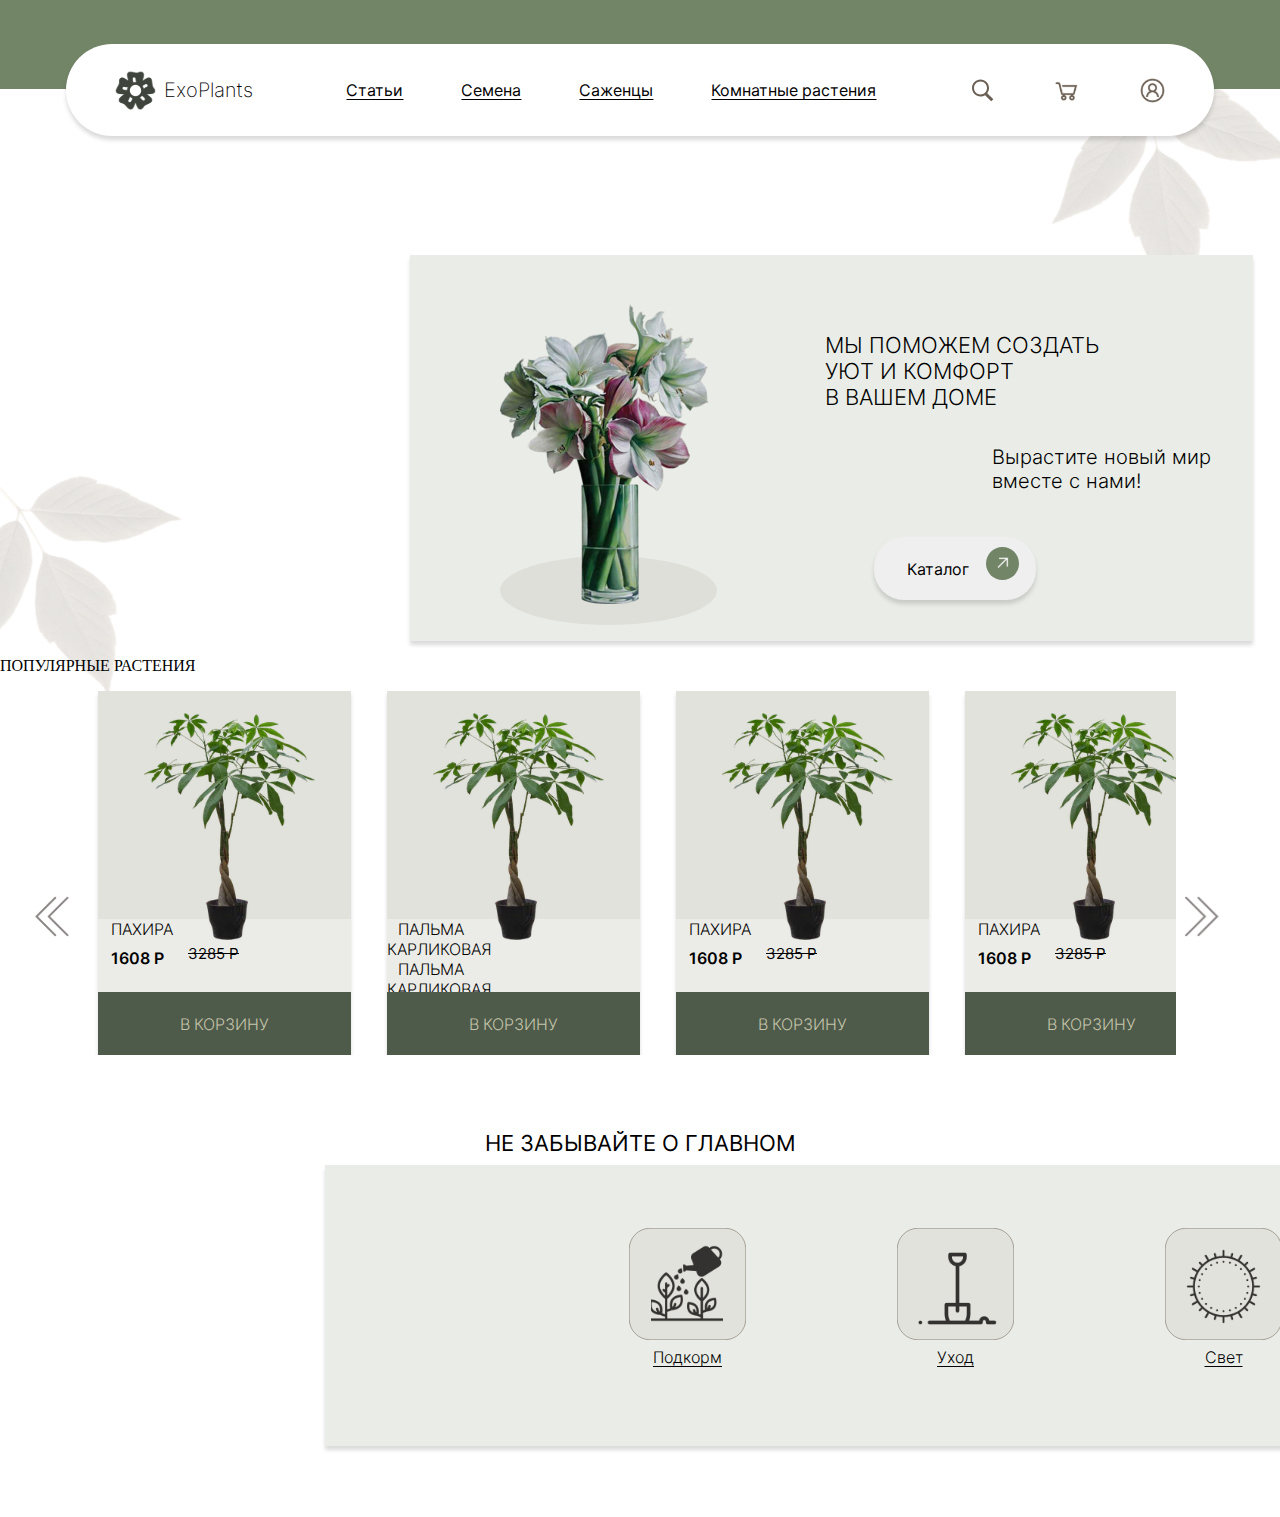
==== index.html @ 5f3635ed "мучительный слайдер" ====
<!DOCTYPE html>
<html lang="ru">

<head>
    <meta charset="UTF-8">
    <meta name="viewport" content="width=device-width, initial-scale=1.0">
    <title>ExoPlants</title>
    <link rel="stylesheet" href="main.css">
</head>

<body>
    <div class="header_line"></div>

    <img src="IMG/List_top.png" alt="listok" id="listok_1">
    <div class="header">
        <div class="logo">
            <img src="IMG/MenuIcon.svg" height="45px" width="45px" alt="logo">
            ExoPlants
        </div>
        <nav class="nav">
            <a href="#" class="link">Статьи</a>
            <a href="#" class="link">Семена</a>
            <a href="#" class="link">Саженцы</a>
            <a href="#" class="link">Комнатные растения</a>
        </nav>
        <div class="actions">
            <img src="IMG/SearchIcon.svg">
            <img src="IMG/Bag.svg">
            <img src="IMG/Account.svg">
        </div>
    </div>
    <div class="info-block">
        <img src="IMG/VaseGroup.svg" class="vase-img">
        <div class="info-text">
            <p>МЫ ПОМОЖЕМ СОЗДАТЬ<br>
                УЮТ И КОМФОРТ<br>
                В ВАШЕМ ДОМЕ</p>
            <p>Вырастите новый мир<br>
                вместе с нами!</p>
            <button class="btn-catalog">Каталог
                <img src="IMG/SelectGroup.svg" height="33px" width="33px" alt="catalog-btn">
            </button>
        </div>
    </div>
    <img src="IMG/listok_2.svg" alt="listok_2" id="listok_2">
    <div class="popular-plants">
        <p>ПОПУЛЯРНЫЕ РАСТЕНИЯ</p>
        <div class="slaider">
            <img src="IMG/ArrowLeft-img.svg" id="strelka-left">
            <div class="slider-body">
                <div class="card-1">
                    <img src="IMG/Pahira-IMG.svg">
                    <div class="line-block">
                        <p>ПАХИРА</p>
                        <p>1608 Р</p>
                        <p>3285 Р</p>
                    </div>
                    <button class="bag-add">В КОРЗИНУ</button>
                </div>
                <div class="card-1">
                    <img src="IMG/Pahira-IMG.svg">
                    <div class="line-block">
                        <p>ПАЛЬМА КАРЛИКОВАЯ ПАЛЬМА КАРЛИКОВАЯ</p>
                        <p>1608 Р</p>
                        <p>3285 Р</p>
                    </div>
                    <button class="bag-add">В КОРЗИНУ</button>
                </div>
                <div class="card-1">
                    <img src="IMG/Pahira-IMG.svg">
                    <div class="line-block">
                        <p>ПАХИРА</p>
                        <p>1608 Р</p>
                        <p>3285 Р</p>
                    </div>
                    <button class="bag-add">В КОРЗИНУ</button>
                </div>
                <div class="card-1">
                    <img src="IMG/Pahira-IMG.svg">
                    <div class="line-block">
                        <p>ПАХИРА</p>
                        <p>1608 Р</p>
                        <p>3285 Р</p>
                    </div>
                    <button class="bag-add">В КОРЗИНУ</button>
                </div>
                <div class="card-1">
                    <img src="IMG/Pahira-IMG.svg">
                    <div class="line-block">
                        <p>ПАХИРА</p>
                        <p>1608 Р</p>
                        <p>3285 Р</p>
                    </div>
                    <button class="bag-add">В КОРЗИНУ</button>
                </div>
                <div class="card-1">
                    <img src="IMG/Pahira-IMG.svg">
                    <div class="line-block">
                        <p>ПАХИРА</p>
                        <p>1608 Р</p>
                        <p>3285 Р</p>
                    </div>
                    <button class="bag-add">В КОРЗИНУ</button>
                </div>
                <div class="card-1">
                    <img src="IMG/Pahira-IMG.svg">
                    <div class="line-block">
                        <p>ПАЛЬМА КАРЛИКОВАЯ ПАЛЬМА КАРЛИКОВАЯ</p>
                        <p>1608 Р</p>
                        <p>3285 Р</p>
                    </div>
                    <button class="bag-add">В КОРЗИНУ</button>
                </div>
                <div class="card-1">
                    <img src="IMG/Pahira-IMG.svg">
                    <div class="line-block">
                        <p>ПАХИРА</p>
                        <p>1608 Р</p>
                        <p>3285 Р</p>
                    </div>
                    <button class="bag-add">В КОРЗИНУ</button>
                </div>
                <div class="card-1">
                    <img src="IMG/Pahira-IMG.svg">
                    <div class="line-block">
                        <p>ПАХИРА</p>
                        <p>1608 Р</p>
                        <p>3285 Р</p>
                    </div>
                    <button class="bag-add">В КОРЗИНУ</button>
                </div>
                <div class="card-1">
                    <img src="IMG/Pahira-IMG.svg">
                    <div class="line-block">
                        <p>ПАХИРА</p>
                        <p>1608 Р</p>
                        <p>3285 Р</p>
                    </div>
                    <button class="bag-add">В КОРЗИНУ</button>
                </div>
            </div>
            <img src="IMG/ArrowRight-img.svg" id="strelka-right">
        </div>
    </div>
    <div class="block-states">
        <p class="p-style">НЕ ЗАБЫВАЙТЕ О ГЛАВНОМ</p>
        <div class="states">
            <div class="states-position">
                <div class="feed-img">
                    <img src="IMG/FeedGroup.svg" height="112px" width="117px" alt="feed-img">
                    <p><a href="#" class="link-states">Подкорм</a></p>
                </div>
                <div class="care-img">
                    <img src="IMG/CareGroup.svg" height="112px" width="117px" alt="care-img">
                    <p><a href="#" class="link-states">Уход</a></p>
                </div>
                <div class="light-img">
                    <img src="IMG/LightGroup.svg" height="112px" width="117px" alt="light-img">
                    <p><a href="#" class="link-states">Свет</a></p>
                </div>
            </div>
            <a href="#" class="a-link">Больше в наших статьях <img src="IMG/ArrowRight (1).svg"></a>
        </div>

    </div>
    <script src="main.js"></script>
</body>

</html>
---- main.css ----
.header_line {
    height: 89px;
    background-color: #728567;
}

body {
    margin: 0;
}

#listok_1 {
    position: absolute;
    z-index: -1;
    right: 0;
    top: 0;
}

#listok_2 {
    position: absolute;
    z-index: -1;
    left: 0;
    top: 367px;
}

.header {
    max-width: 1148px;
    min-height: 92px;
    background-color: #FFF;
    border-radius: 50px;
    box-shadow: 0 4px 4px 0 #00000025;
    display: flex;
    flex-direction: row;
    align-items: center;
    justify-content: space-around;
    margin: 0 auto;
    position: relative;
    top: -45px;
    z-index: 2;
    flex-wrap: wrap;
}

.logo {
    font-family: interExtraLight;
    font-size: 20px;
    display: flex;
    align-items: center;
}

.logo img {
    margin-right: 6px;
}

.link {
    font-family: interRegular;
    font-size: 16px;
    color: #000;
    text-underline-offset: 3px;
}

.link:hover {
    border-bottom: 5px solid #6AAD46;
    text-decoration: none;
}

.nav {
    max-width: 530px;
    width: 100%;
    display: flex;
    align-items: center;
    justify-content: space-between;
}

.actions {
    display: flex;
    flex-direction: row;
    align-self: center;
    max-width: 197px;
    width: 100%;
    justify-content: space-between;
}

.info-block {
    max-width: 843px;
    min-height: 386px;
    background-color: #EAEDE7;
    box-shadow: 0 4px 4px 0 #00000025;
    margin-top: 74px;
    margin-left: 410px;
    display: flex;
    flex-direction: row;
}

.vase-img {
    margin-left: 90px;
    margin-top: 33px;
}

.info-text p {
    margin-top: 77px;
    margin-left: 108px;
    font-family: interLight;
    font-size: 22px;
}

.info-text p:nth-child(2) {
    margin-top: 35px;
    margin-left: 275px;
    font-family: interLight;
    font-size: 20px;
}

.btn-catalog {
    display: flex;
    align-items: center;
    justify-content: space-between;
    width: 162px;
    height: 63px;
    margin: 0 auto;
    font-family: interRegular;
    font-size: 16px;
    border-radius: 30px;
    border: 0;
    box-shadow: 0 4px 4px 0 #00000025;
    margin-top: 44px;
    margin-left: 157px;
    padding-left: 33px;
    transition: all 500ms ease;
}

.btn-catalog img {
    padding-right: 11px;
    padding-bottom: 11px;
}

.btn-catalog:hover {
    cursor: pointer;
    transform: scale(1.1);
}

.slaider p {
    text-align: center;
    font-family: interRegular;
    font-size: 22px;
    margin-top: 32px;
}

.slaider {
    max-width: 1222px;
    margin: 0 auto;

}

.card-1 {
    max-width: 253px;
    min-height: 353px;
    background-color: #E1E2DB;
    box-shadow: 0 4px 4px 0 #00000025;
    margin: 0 18px;
    transition: all 0.5s;
}

.card-1 img {
    margin-top: 22px;
    margin-left: 46px;
    z-index: 1;
}

.slider-body {
    display: inline-grid;
    grid-auto-columns: max-content;
    grid-auto-flow: column;
    max-width: 1096px;
    width: 100%;
    min-height: 353px;
    overflow: hidden;
}

.line-block {
    width: 253px;
    height: 73px;
    background-color: #FFFFFF54;
    margin-top: -35px;
    z-index: 2;
}

.line-block p {
    margin-top: 10px;
    margin-right: 165px;
    font-family: interLight;
    font-size: 16px;
}

.line-block p:nth-child(2) {
    margin-top: -7px;
    margin-right: 175px;
    font-family: interSemiBold;
    font-size: 16px;
}

.line-block p:nth-child(3) {
    margin-top: -40px;
    margin-right: 22px;
    font-family: interRegular;
    font-size: 15px;
    text-decoration: line-through;
}

.bag-add {
    font-family: interLight;
    font-size: 16px;
    color: #C5C5AC;
    width: 253px;
    height: 63px;
    background-color: #4F5B4A;
    border: 0;
    /* margin-top: 39px; */
    transition: all 500ms ease;
}

.bag-add:hover {
    color: #FFF;
    background-color: #6AAD46;
}

.p-style {
    text-align: center;
    font-family: interRegular;
    font-size: 22px;
    margin-top: 75px;
    margin-bottom: 9px;
}

.block-states {
    margin: 0 auto;
}

.a-link {
    position: absolute;
    top: 225px;
    right: 42px;
    font-family: interLight;
    font-size: 15px;
    display: flex;
    align-items: center;
    color: #000;
    text-decoration: none;
}

.a-link img {
    margin-left: 9px;
}

.a-link:hover {
    color: #6AAD46;
}

.states {
    width: 1261px;
    height: 281px;
    background-color: #EAEDE7;
    box-shadow: 0 4px 4px 0 #00000025;
    margin-top: 9px;
    margin-left: 325px;
    margin-bottom: 71px;

    display: flex;
    flex-direction: row;
    align-self: center;
    justify-content: space-around;
    position: relative;
}

.link-states {
    font-family: interLight;
    font-size: 16px;
    color: #000;
    text-underline-offset: 3px;
}

.states-position {
    display: flex;
    margin: 0 auto;
    gap: 0 151px;
    align-self: center;
    text-align: center;
}

.states-position p {
    margin-top: 3px;
}

@font-face {
    font-family: interExtraLight;
    src: url("Fonts/Inter-ExtraLight.otf");
}

@font-face {
    font-family: interRegular;
    src: url("Fonts/Inter-Regular.otf");
}

@font-face {
    font-family: interLight;
    src: url("Fonts/Inter-Light.otf");
}

@font-face {
    font-family: interSemiBold;
    src: url("Fonts/Inter-SemiBold.otf");
}
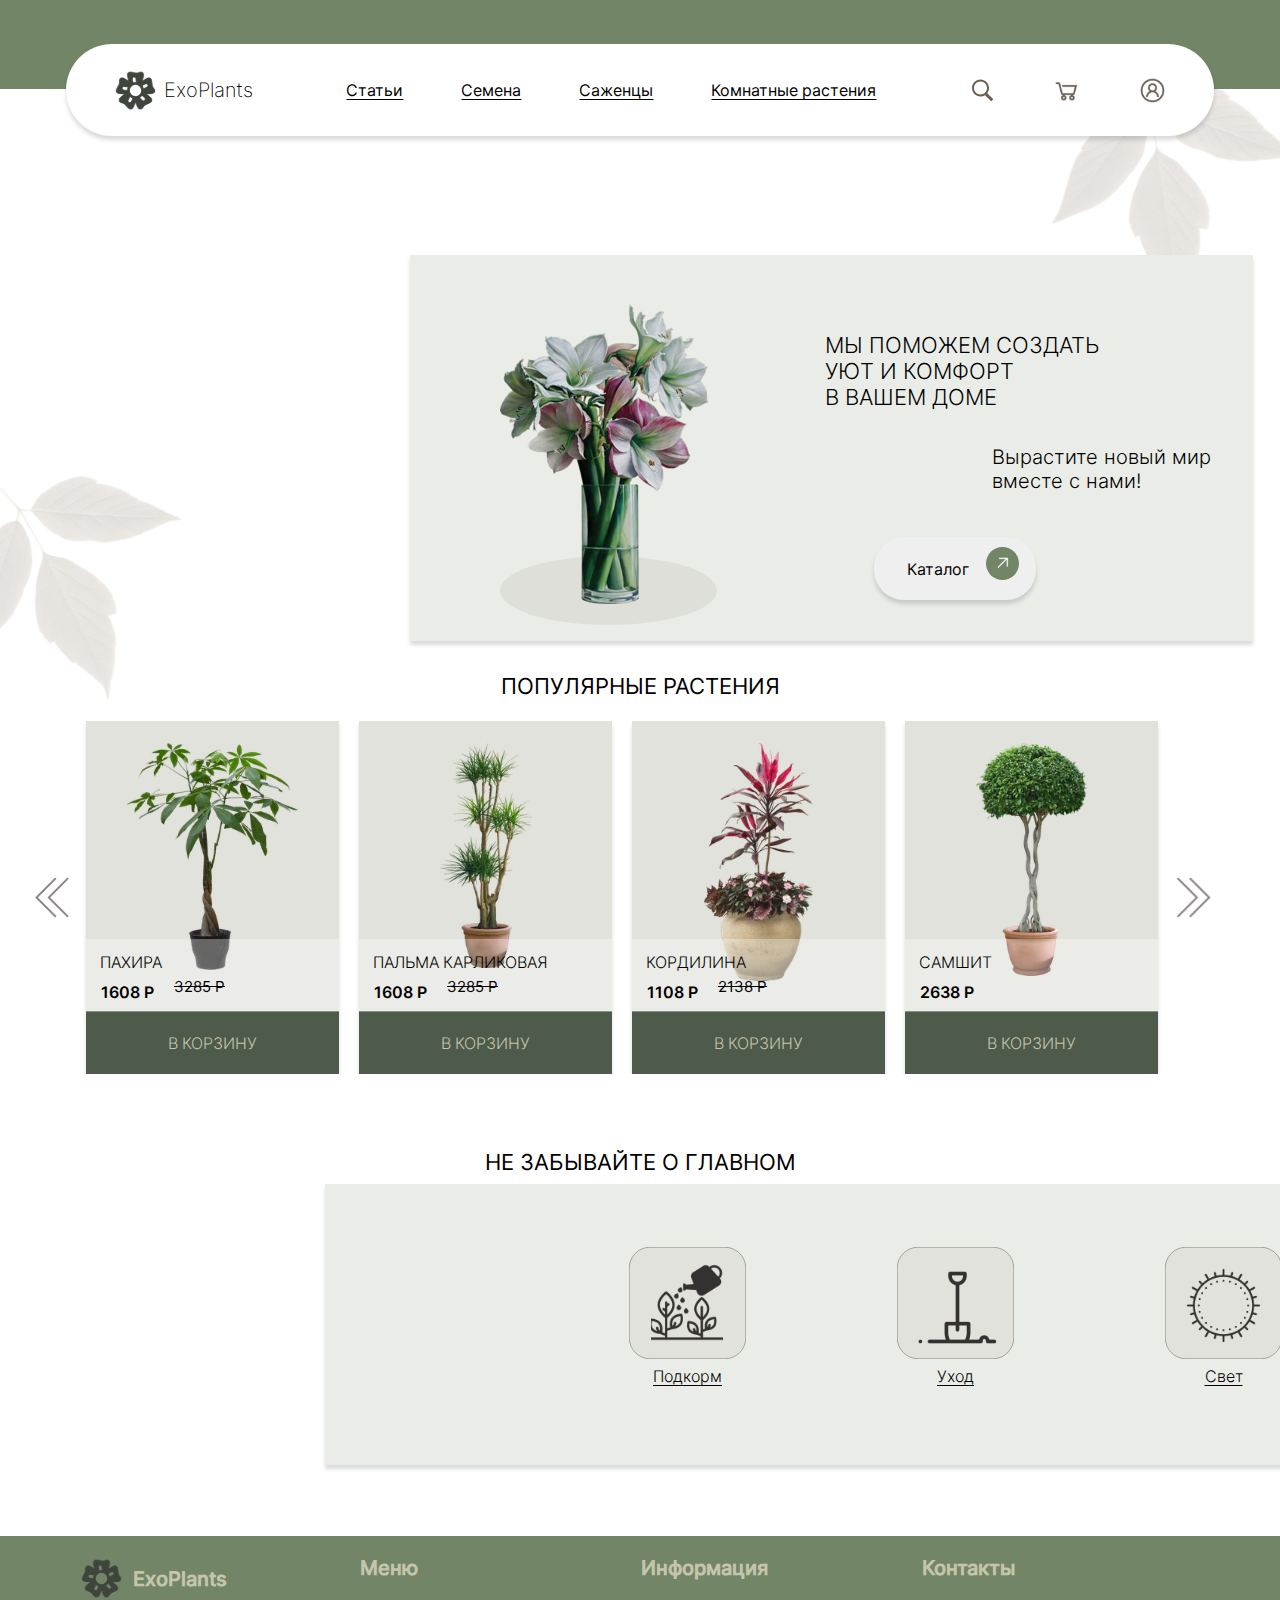
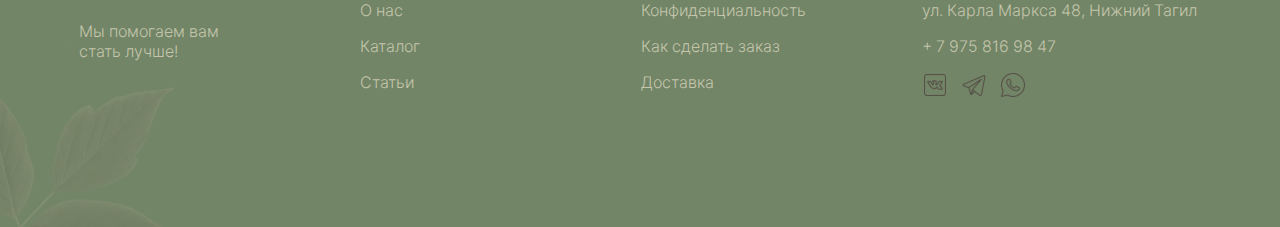
==== commit 45a0c5be: "футер и редактирование слайдера(карусели)" ====
--- a/index.html
+++ b/index.html
@@ -44,103 +44,144 @@
     </div>
     <img src="IMG/listok_2.svg" alt="listok_2" id="listok_2">
     <div class="popular-plants">
-        <p>ПОПУЛЯРНЫЕ РАСТЕНИЯ</p>
+        <p id="slaider-p">ПОПУЛЯРНЫЕ РАСТЕНИЯ</p>
         <div class="slaider">
             <img src="IMG/ArrowLeft-img.svg" id="strelka-left">
             <div class="slider-body">
                 <div class="card-1">
-                    <img src="IMG/Pahira-IMG.svg">
+                    <div class="img">
+                        <img src="IMG/Pahira-IMG.svg">
+                    </div>
                     <div class="line-block">
                         <p>ПАХИРА</p>
+                        <div class="price">
+                            <p>1608 Р</p>
+                            <p>3285 Р</p>
+                        </div>
+                    </div>
+                    <button class="bag-add">В КОРЗИНУ</button>
+                </div>
+                <div class="card-1">
+                    <div class="img">
+                        <img src="IMG/Palma.svg">
+                    </div>
+                    <div class="line-block">
+                        <p>ПАЛЬМА КАРЛИКОВАЯ</p>
+                        <div class="price">
                         <p>1608 Р</p>
                         <p>3285 Р</p>
-                    </div>
-                    <button class="bag-add">В КОРЗИНУ</button>
-                </div>
-                <div class="card-1">
-                    <img src="IMG/Pahira-IMG.svg">
-                    <div class="line-block">
-                        <p>ПАЛЬМА КАРЛИКОВАЯ ПАЛЬМА КАРЛИКОВАЯ</p>
+                        </div>
+                    </div>
+                    <button class="bag-add">В КОРЗИНУ</button>
+                </div>
+                <div class="card-1">
+                    <div class="img">
+                        <img src="IMG/Cordylina.svg">
+                    </div>
+                    <div class="line-block">
+                        <p>КОРДИЛИНА</p>
+                        <div class="price">
+                        <p>1108 Р</p>
+                        <p>2138 Р</p>
+                        </div>
+                    </div>
+                    <button class="bag-add">В КОРЗИНУ</button>
+                </div>
+                <div class="card-1">
+                    <div class="img">
+                        <img src="IMG/Samshit.svg">
+                    </div>
+                    <div class="line-block">
+                        <p>САМШИТ</p>
+                        <div class="price">
+                        <p>2638 Р</p>
+                        <!--<p>3285 Р</p>-->
+                        </div>
+                    </div>
+                    <button class="bag-add">В КОРЗИНУ</button>
+                </div>
+                <div class="card-1">
+                    <div class="img">
+                        <img src="IMG/Azalia.svg">
+                    </div>
+                    <div class="line-block">
+                        <p>АЗАЛИЯ</p>
+                        <div class="price">
+                        <p>1608 Р</p>
+                        <!-- <p>3285 Р</p>-->
+                        </div>
+                    </div>
+                    <button class="bag-add">В КОРЗИНУ</button>
+                </div>
+                <div class="card-1">
+                    <div class="img">
+                        <img src="IMG/Youkka.svg">
+                    </div>
+                    <div class="line-block">
+                        <p>ЮККА</p>
+                        <div class="price">
+                        <p>2380 Р</p>
+                        <p>3880 Р</p>
+                        </div>
+                    </div>
+                    <button class="bag-add">В КОРЗИНУ</button>
+                </div>
+                <div class="card-1">
+                    <div class="img">
+                        <img src="IMG/Fikus-Daniel.svg">
+                    </div>
+                    <div class="line-block">
+                        <p>ФИКУС ДАНИЭЛЬ</p>
+                        <div class="price">
+                        <p>3450 Р</p>
+                        <p>4780 Р</p>
+                        </div>
+                    </div>
+                    <button class="bag-add">В КОРЗИНУ</button>
+                </div>
+                <div class="card-1">
+                    <div class="img">
+                        <img src="IMG/Drazena-Marginata.svg">
+                    </div>
+                    <div class="line-block">
+                        <p>ДРАЦЕНА МАРГИНАТА</p>
+                        <div class="price">
+                        <p>3350 Р</p>
+                        <p>5590 Р</p>
+                        </div>
+                    </div>
+                    <button class="bag-add">В КОРЗИНУ</button>
+                </div>
+                <div class="card-1">
+                    <div class="img">
+                        <img src="IMG/PinkOrchide.svg">
+                    </div>
+                    <div class="line-block">
+                        <p>РОЗОВАЯ ОРХИДЕЯ</p>
+                        <div class="price">
+                        <p>3638 Р</p>
+                        <!--<p>3285 Р</p>-->
+                        </div>
+                    </div>
+                    <button class="bag-add">В КОРЗИНУ</button>
+                </div>
+                <div class="card-1">
+                    <div class="img">
+                        <img src="IMG/Pahira-IMG.svg">
+                    </div>
+                    <div class="line-block">
+                        <p>ПАХИРА</p>
+                        <div class="price">
                         <p>1608 Р</p>
                         <p>3285 Р</p>
-                    </div>
-                    <button class="bag-add">В КОРЗИНУ</button>
-                </div>
-                <div class="card-1">
-                    <img src="IMG/Pahira-IMG.svg">
-                    <div class="line-block">
-                        <p>ПАХИРА</p>
-                        <p>1608 Р</p>
-                        <p>3285 Р</p>
-                    </div>
-                    <button class="bag-add">В КОРЗИНУ</button>
-                </div>
-                <div class="card-1">
-                    <img src="IMG/Pahira-IMG.svg">
-                    <div class="line-block">
-                        <p>ПАХИРА</p>
-                        <p>1608 Р</p>
-                        <p>3285 Р</p>
-                    </div>
-                    <button class="bag-add">В КОРЗИНУ</button>
-                </div>
-                <div class="card-1">
-                    <img src="IMG/Pahira-IMG.svg">
-                    <div class="line-block">
-                        <p>ПАХИРА</p>
-                        <p>1608 Р</p>
-                        <p>3285 Р</p>
-                    </div>
-                    <button class="bag-add">В КОРЗИНУ</button>
-                </div>
-                <div class="card-1">
-                    <img src="IMG/Pahira-IMG.svg">
-                    <div class="line-block">
-                        <p>ПАХИРА</p>
-                        <p>1608 Р</p>
-                        <p>3285 Р</p>
-                    </div>
-                    <button class="bag-add">В КОРЗИНУ</button>
-                </div>
-                <div class="card-1">
-                    <img src="IMG/Pahira-IMG.svg">
-                    <div class="line-block">
-                        <p>ПАЛЬМА КАРЛИКОВАЯ ПАЛЬМА КАРЛИКОВАЯ</p>
-                        <p>1608 Р</p>
-                        <p>3285 Р</p>
-                    </div>
-                    <button class="bag-add">В КОРЗИНУ</button>
-                </div>
-                <div class="card-1">
-                    <img src="IMG/Pahira-IMG.svg">
-                    <div class="line-block">
-                        <p>ПАХИРА</p>
-                        <p>1608 Р</p>
-                        <p>3285 Р</p>
-                    </div>
-                    <button class="bag-add">В КОРЗИНУ</button>
-                </div>
-                <div class="card-1">
-                    <img src="IMG/Pahira-IMG.svg">
-                    <div class="line-block">
-                        <p>ПАХИРА</p>
-                        <p>1608 Р</p>
-                        <p>3285 Р</p>
-                    </div>
-                    <button class="bag-add">В КОРЗИНУ</button>
-                </div>
-                <div class="card-1">
-                    <img src="IMG/Pahira-IMG.svg">
-                    <div class="line-block">
-                        <p>ПАХИРА</p>
-                        <p>1608 Р</p>
-                        <p>3285 Р</p>
+                        </div>
                     </div>
                     <button class="bag-add">В КОРЗИНУ</button>
                 </div>
             </div>
             <img src="IMG/ArrowRight-img.svg" id="strelka-right">
         </div>
+        
     </div>
     <div class="block-states">
         <p class="p-style">НЕ ЗАБЫВАЙТЕ О ГЛАВНОМ</p>
@@ -161,7 +202,39 @@
             </div>
             <a href="#" class="a-link">Больше в наших статьях <img src="IMG/ArrowRight (1).svg"></a>
         </div>
-
+    </div>
+    <div class="footer">
+        <div class="footer-text">
+            <div class="block-f">
+                <h3><img src="IMG/MenuIcon.svg" height="45px" width="45px" alt="logo">ExoPlants</h3>
+                <p>Мы помогаем вам<br>
+                    стать лучше!</p>
+            </div>
+            <div class="block-f">
+                <h3>Меню</h3>
+                <p>О нас</p>
+                <p>Каталог</p>
+                <p>Статьи</p>
+            </div>
+
+
+            <div class="block-f">
+                <h3>Информация</h3>
+                <p>Конфиденциальность</p>
+                <p>Как сделать заказ</p>
+                <p>Доставка</p>
+            </div>
+
+            <div class="block-f">
+                <h3>Контакты</h3>
+                <p>ул. Карла Маркса 48, Нижний Тагил</p>
+                <p>+ 7 975 816 98 47</p>
+                <img src="IMG/VK-icon.svg">
+                <img src="IMG/Telegram-icon.svg">
+                <img src="IMG/Whatsup-icon.svg">
+            </div>
+        </div>
+        <img src="IMG/listok-3.svg" id="listok-3">
     </div>
     <script src="main.js"></script>
 </body>
--- a/main.css
+++ b/main.css
@@ -135,8 +135,7 @@
     cursor: pointer;
     transform: scale(1.1);
 }
-
-.slaider p {
+#slaider-p {
     text-align: center;
     font-family: interRegular;
     font-size: 22px;
@@ -144,24 +143,34 @@
 }
 
 .slaider {
+    display: flex;
+    align-items: center;
     max-width: 1222px;
     margin: 0 auto;
-
 }
 
 .card-1 {
+    display: flex;
+    flex-direction: column;
     max-width: 253px;
     min-height: 353px;
     background-color: #E1E2DB;
     box-shadow: 0 4px 4px 0 #00000025;
-    margin: 0 18px;
+    margin: 0 10px;
     transition: all 0.5s;
-}
-
+    position: relative;
+}
 .card-1 img {
     margin-top: 22px;
-    margin-left: 46px;
     z-index: 1;
+}
+
+.img { 
+    position: absolute;
+    display: flex;
+    justify-content: center;
+    align-items: center;
+    width: 100%;
 }
 
 .slider-body {
@@ -169,7 +178,7 @@
     grid-auto-columns: max-content;
     grid-auto-flow: column;
     max-width: 1096px;
-    width: 100%;
+    width: 100%; 
     min-height: 353px;
     overflow: hidden;
 }
@@ -178,27 +187,36 @@
     width: 253px;
     height: 73px;
     background-color: #FFFFFF54;
-    margin-top: -35px;
+    margin-top: 218px;
     z-index: 2;
+    position: relative;
+    bottom: 0;
+}
+
+.price {
+    display: flex;
+    margin-bottom: 15px;
 }
 
 .line-block p {
+    margin: 0;
+    margin-left: 14px;
+    margin-top: 13px;
+    font-family: interLight;
+    font-size: 16px;
+    text-align: left;
+}
+
+.price p:nth-child(1) {
     margin-top: 10px;
-    margin-right: 165px;
-    font-family: interLight;
-    font-size: 16px;
-}
-
-.line-block p:nth-child(2) {
-    margin-top: -7px;
-    margin-right: 175px;
+    margin-left: 15px;
     font-family: interSemiBold;
     font-size: 16px;
 }
 
-.line-block p:nth-child(3) {
-    margin-top: -40px;
-    margin-right: 22px;
+.price p:nth-child(2) {
+    margin-top: 5px;
+    margin-left: 20px;
     font-family: interRegular;
     font-size: 15px;
     text-decoration: line-through;
@@ -212,8 +230,9 @@
     height: 63px;
     background-color: #4F5B4A;
     border: 0;
-    /* margin-top: 39px; */
     transition: all 500ms ease;
+    position: absolute;
+    bottom: 0;
 }
 
 .bag-add:hover {
@@ -231,6 +250,7 @@
 
 .block-states {
     margin: 0 auto;
+    margin-bottom: 71px;
 }
 
 .a-link {
@@ -287,7 +307,45 @@
 .states-position p {
     margin-top: 3px;
 }
-
+.footer {
+    position: relative;
+    margin: 0;
+    width: 100%;
+    height: 291px;
+    background-color: #728567;
+}
+.footer-text {
+    display: grid;
+    width: 1123px;
+    grid-template-columns: repeat(4, 281px);
+    margin: 0 auto;
+    align-items: start;
+    justify-content: space-between;
+}
+#listok-3 {
+    position: absolute;
+    bottom: 0;
+    left: 0;
+}
+.block-f h3 {
+    display: flex;
+    align-items: center;
+    font-family: interMedium;
+    font-size: 20px;
+    color: #C5C5AC;
+}
+.block-f img { 
+    margin-right: 9px;
+}
+.footer h3 {
+    font-family: interMedium;
+    font-size: 20px;
+}
+.footer-text p {
+    font-family: interLight;
+    font-size: 16px;
+    color: #C5C5AC;
+}
 @font-face {
     font-family: interExtraLight;
     src: url("Fonts/Inter-ExtraLight.otf");
@@ -306,4 +364,9 @@
 @font-face {
     font-family: interSemiBold;
     src: url("Fonts/Inter-SemiBold.otf");
-}+}
+@font-face {
+    font-family: interMedium;
+    src: url("Fonts/Inter-Medium.otf");
+}
+/* 愛してる */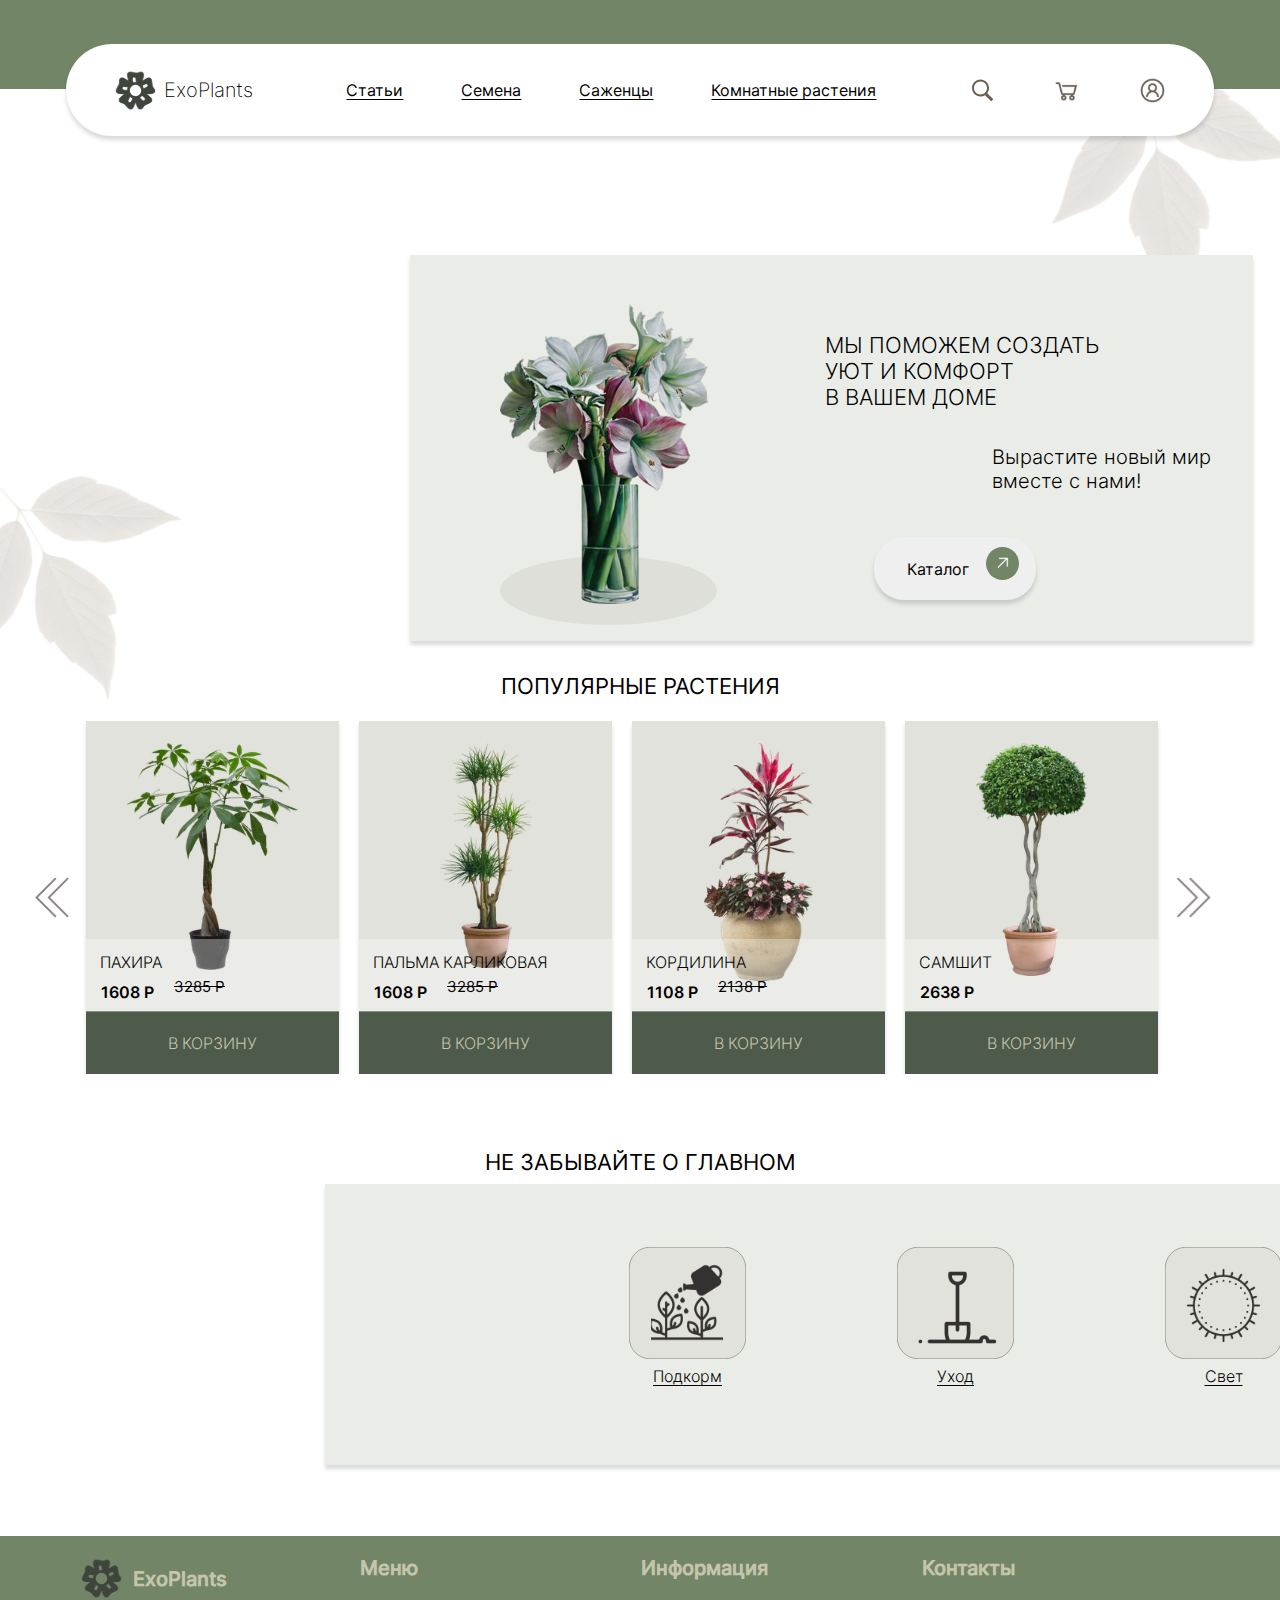
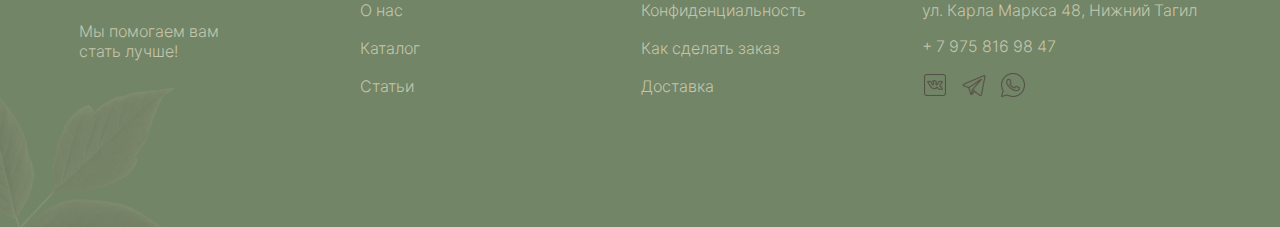
==== commit 5b521c74: "Отредактировала ссылки и сделала эффекты" ====
--- a/index.html
+++ b/index.html
@@ -95,7 +95,6 @@
                         <p>САМШИТ</p>
                         <div class="price">
                         <p>2638 Р</p>
-                        <!--<p>3285 Р</p>-->
                         </div>
                     </div>
                     <button class="bag-add">В КОРЗИНУ</button>
@@ -108,7 +107,6 @@
                         <p>АЗАЛИЯ</p>
                         <div class="price">
                         <p>1608 Р</p>
-                        <!-- <p>3285 Р</p>-->
                         </div>
                     </div>
                     <button class="bag-add">В КОРЗИНУ</button>
@@ -160,20 +158,19 @@
                         <p>РОЗОВАЯ ОРХИДЕЯ</p>
                         <div class="price">
                         <p>3638 Р</p>
-                        <!--<p>3285 Р</p>-->
-                        </div>
-                    </div>
-                    <button class="bag-add">В КОРЗИНУ</button>
-                </div>
-                <div class="card-1">
-                    <div class="img">
-                        <img src="IMG/Pahira-IMG.svg">
-                    </div>
-                    <div class="line-block">
-                        <p>ПАХИРА</p>
-                        <div class="price">
-                        <p>1608 Р</p>
-                        <p>3285 Р</p>
+                        </div>
+                    </div>
+                    <button class="bag-add">В КОРЗИНУ</button>
+                </div>
+                <div class="card-1">
+                    <div class="img">
+                        <img src="IMG/Spatifilym.svg">
+                    </div>
+                    <div class="line-block">
+                        <p>СПАТИФИЛЛУМ КОМНАТНЫЙ</p>
+                        <div class="price">
+                        <p>1680 Р</p>
+                        <p>3638 Р</p>
                         </div>
                     </div>
                     <button class="bag-add">В КОРЗИНУ</button>
@@ -212,17 +209,17 @@
             </div>
             <div class="block-f">
                 <h3>Меню</h3>
-                <p>О нас</p>
-                <p>Каталог</p>
-                <p>Статьи</p>
+                <a href="#" class="link-footer">О нас</a><br><br>
+                <a href="#" class="link-footer">Каталог</a><br><br>
+                <a href="#" class="link-footer">Статьи</a>
             </div>
 
 
             <div class="block-f">
                 <h3>Информация</h3>
-                <p>Конфиденциальность</p>
-                <p>Как сделать заказ</p>
-                <p>Доставка</p>
+                <a href="#" class="link-footer">Конфиденциальность</a><br><br>
+                <a href="#" class="link-footer">Как сделать заказ</a><br><br>
+                <a href="#" class="link-footer">Доставка</a>
             </div>
 
             <div class="block-f">
--- a/main.css
+++ b/main.css
@@ -271,6 +271,7 @@
 
 .a-link:hover {
     color: #6AAD46;
+    text-decoration: underline;
 }
 
 .states {
@@ -295,7 +296,10 @@
     color: #000;
     text-underline-offset: 3px;
 }
-
+.link-states:hover {
+    color:#6AAD46;
+    text-decoration: underline;
+}
 .states-position {
     display: flex;
     margin: 0 auto;
@@ -346,6 +350,15 @@
     font-size: 16px;
     color: #C5C5AC;
 }
+.footer-text a {
+    font-family: interLight;
+    font-size: 16px;
+    color: #C5C5AC;
+    text-decoration: none;
+}
+.link-footer:hover {
+    color:#3F453C;
+}
 @font-face {
     font-family: interExtraLight;
     src: url("Fonts/Inter-ExtraLight.otf");
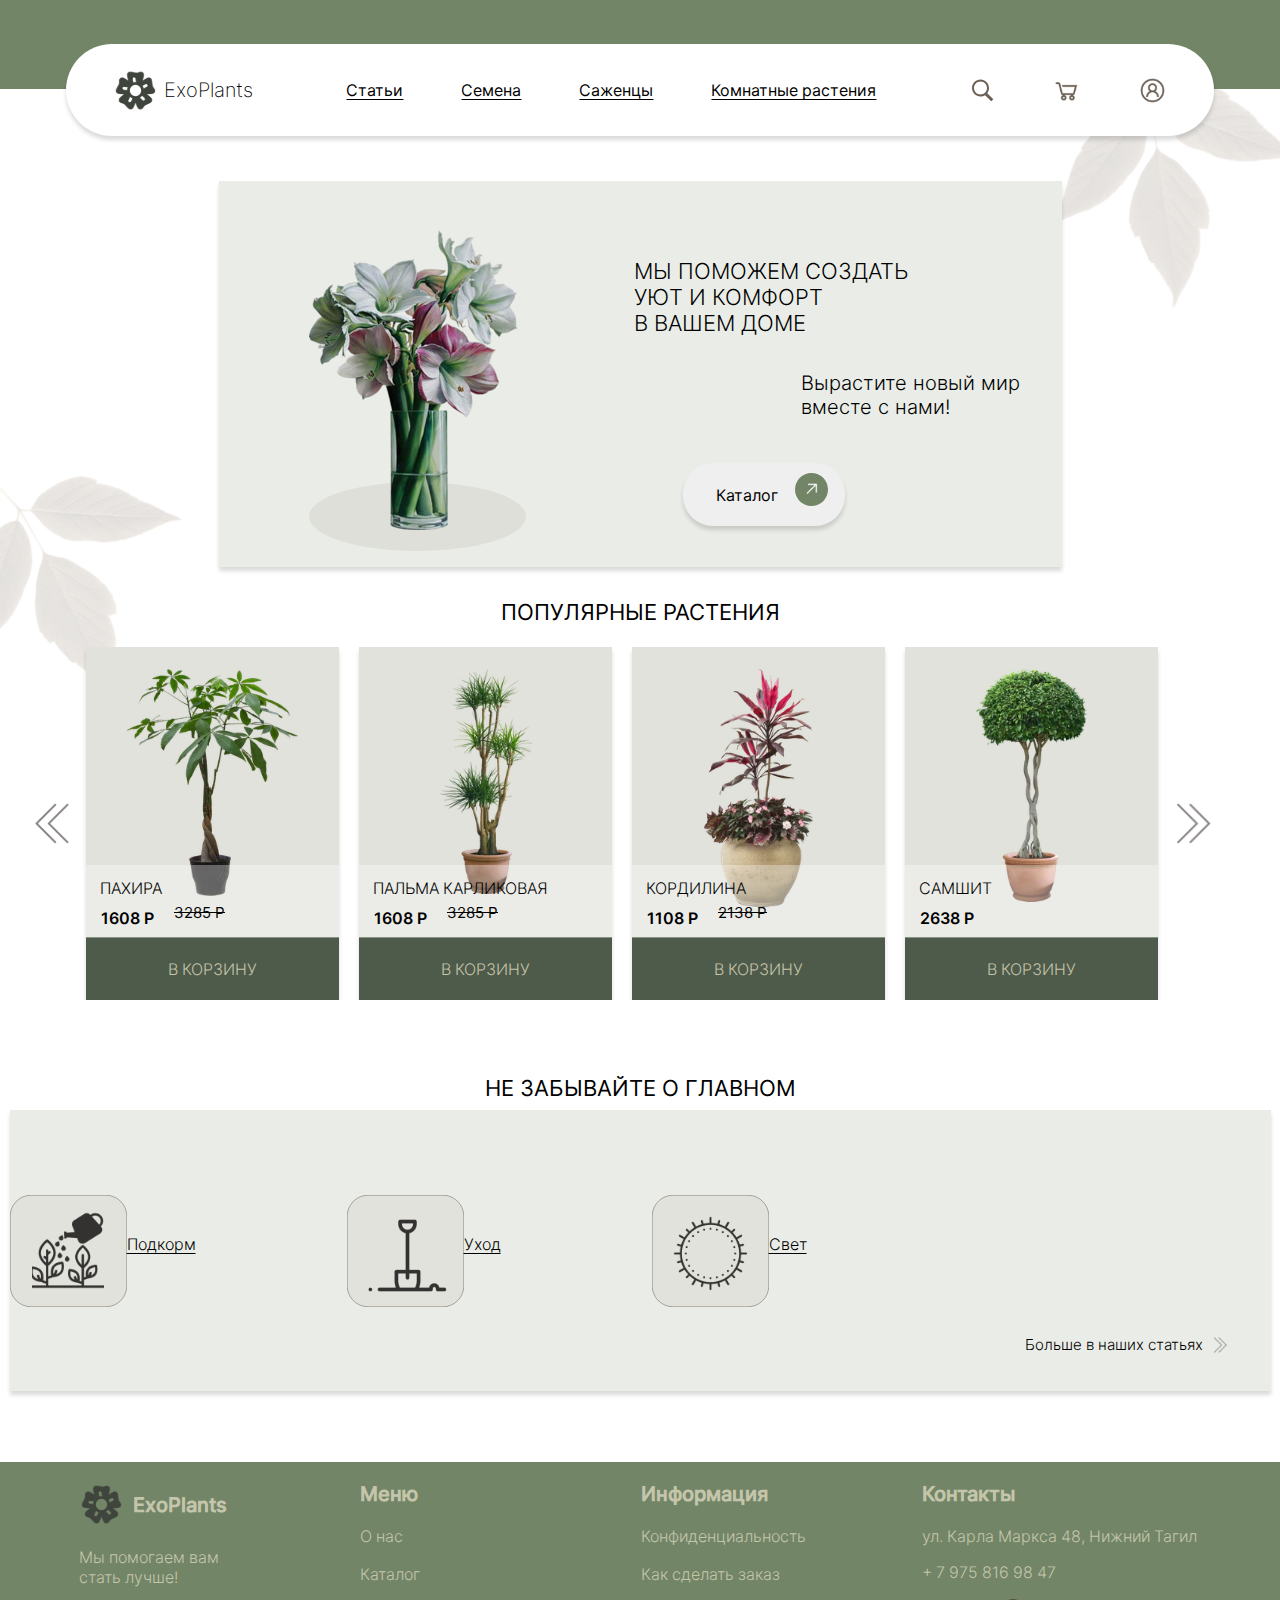
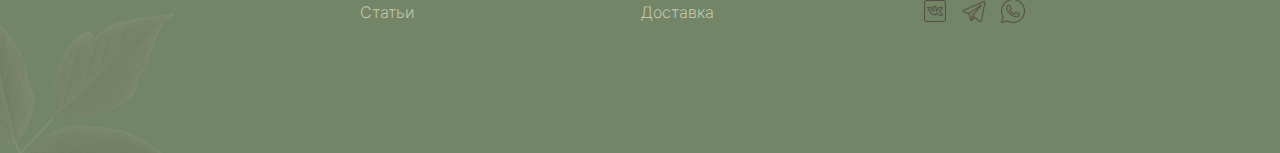
==== commit 4fb26824: "попытки адаптива" ====
--- a/index.html
+++ b/index.html
@@ -3,7 +3,7 @@
 
 <head>
     <meta charset="UTF-8">
-    <meta name="viewport" content="width=device-width, initial-scale=1.0">
+    <meta name="viewport" content="width=device-width, user-scalable=no, initial-scale=1.0, maximum-scale=1.0, minimum-scale=1.0">
     <title>ExoPlants</title>
     <link rel="stylesheet" href="main.css">
 </head>
@@ -37,9 +37,11 @@
                 В ВАШЕМ ДОМЕ</p>
             <p>Вырастите новый мир<br>
                 вместе с нами!</p>
-            <button class="btn-catalog">Каталог
-                <img src="IMG/SelectGroup.svg" height="33px" width="33px" alt="catalog-btn">
-            </button>
+            <a href="catalog.html">
+                <button class="btn-catalog">Каталог
+                    <img src="IMG/SelectGroup.svg" height="33px" width="33px" alt="catalog-btn">
+                </button>
+            </a>
         </div>
     </div>
     <img src="IMG/listok_2.svg" alt="listok_2" id="listok_2">
@@ -53,7 +55,7 @@
                         <img src="IMG/Pahira-IMG.svg">
                     </div>
                     <div class="line-block">
-                        <p>ПАХИРА</p>
+                        <a href="good-card.html" class="link-goods"><p>ПАХИРА</p></a>
                         <div class="price">
                             <p>1608 Р</p>
                             <p>3285 Р</p>
@@ -184,15 +186,15 @@
         <p class="p-style">НЕ ЗАБЫВАЙТЕ О ГЛАВНОМ</p>
         <div class="states">
             <div class="states-position">
-                <div class="feed-img">
+               <div class="states-img">
                     <img src="IMG/FeedGroup.svg" height="112px" width="117px" alt="feed-img">
                     <p><a href="#" class="link-states">Подкорм</a></p>
                 </div>
-                <div class="care-img">
+                <div class="states-img">
                     <img src="IMG/CareGroup.svg" height="112px" width="117px" alt="care-img">
                     <p><a href="#" class="link-states">Уход</a></p>
                 </div>
-                <div class="light-img">
+                <div class="states-img">
                     <img src="IMG/LightGroup.svg" height="112px" width="117px" alt="light-img">
                     <p><a href="#" class="link-states">Свет</a></p>
                 </div>
@@ -210,7 +212,7 @@
             <div class="block-f">
                 <h3>Меню</h3>
                 <a href="#" class="link-footer">О нас</a><br><br>
-                <a href="#" class="link-footer">Каталог</a><br><br>
+                <a href="catalog.html" class="link-footer">Каталог</a><br><br>
                 <a href="#" class="link-footer">Статьи</a>
             </div>
 
--- a/main.css
+++ b/main.css
@@ -4,7 +4,8 @@
 }
 
 body {
-    margin: 0;
+   margin: 0;
+   min-width: 320px;
 }
 
 #listok_1 {
@@ -81,12 +82,16 @@
 .info-block {
     max-width: 843px;
     min-height: 386px;
+    width: 100%;
     background-color: #EAEDE7;
     box-shadow: 0 4px 4px 0 #00000025;
     margin-top: 74px;
-    margin-left: 410px;
+    margin-left: 117px;
     display: flex;
     flex-direction: row;
+
+    align-self: center;
+    margin: 0 auto;
 }
 
 .vase-img {
@@ -146,6 +151,7 @@
     display: flex;
     align-items: center;
     max-width: 1222px;
+    width: 100%;
     margin: 0 auto;
 }
 
@@ -154,6 +160,7 @@
     flex-direction: column;
     max-width: 253px;
     min-height: 353px;
+    width: 100%;
     background-color: #E1E2DB;
     box-shadow: 0 4px 4px 0 #00000025;
     margin: 0 10px;
@@ -275,52 +282,73 @@
 }
 
 .states {
-    width: 1261px;
-    height: 281px;
+    max-width: 1261px;
+    min-height: 281px;
+    width: 100%;
     background-color: #EAEDE7;
     box-shadow: 0 4px 4px 0 #00000025;
     margin-top: 9px;
-    margin-left: 325px;
+    /*margin-left: 4px;*/
     margin-bottom: 71px;
 
     display: flex;
     flex-direction: row;
-    align-self: center;
+    /*align-self: center;*/
+    align-items: center;
     justify-content: space-around;
     position: relative;
-}
-
+
+    flex-wrap: wrap;
+    margin: 0 auto;
+}
+.states-img {
+    max-width: 100%;
+    height: auto;
+    display: flex;
+    flex-wrap: wrap;
+    align-items: center;
+}
 .link-states {
     font-family: interLight;
     font-size: 16px;
     color: #000;
     text-underline-offset: 3px;
+    display: flex;
+    flex-wrap: wrap;
+    align-items: center;
 }
 .link-states:hover {
     color:#6AAD46;
-    text-decoration: underline;
+    text-decoration: none;
 }
 .states-position {
     display: flex;
+    flex-wrap: wrap;
+    width: 100%;
     margin: 0 auto;
     gap: 0 151px;
-    align-self: center;
-    text-align: center;
+   /* align-self: center;*/
+    align-items: center;
+    /*text-align: center;*/
 }
 
 .states-position p {
     margin-top: 3px;
+    display: flex;
+    flex-wrap: wrap;
+    align-items: center;
 }
 .footer {
     position: relative;
     margin: 0;
     width: 100%;
-    height: 291px;
+    min-height: 291px;
     background-color: #728567;
 }
 .footer-text {
     display: grid;
-    width: 1123px;
+    max-width: 1123px;
+    width: 100%;
     grid-template-columns: repeat(4, 281px);
     margin: 0 auto;
     align-items: start;
@@ -338,6 +366,9 @@
     font-size: 20px;
     color: #C5C5AC;
 }
+.info-text a {
+    text-decoration: none;
+}
 .block-f img { 
     margin-right: 9px;
 }
@@ -359,6 +390,45 @@
 .link-footer:hover {
     color:#3F453C;
 }
+#catalog-p {
+    font-family: interRegular;
+    font-size: 22px;
+    text-align: center;
+    margin-top: 32px;
+}
+.catalog-body {
+    display: flex;
+    align-items: center;
+    max-width: 1200px;
+    margin: 0 auto;
+}
+.catalog-part {
+    display: inline-grid;
+    grid-auto-columns: max-content;
+    grid-auto-flow: column;
+    max-width: 1096px;
+    width: 100%; 
+    min-height: 353px;
+    overflow: hidden;
+}
+/*.catalog-part2 {
+    margin-top: 488px;
+    display: inline-grid;
+    grid-auto-columns: max-content;
+    grid-auto-flow: column;
+    max-width: 1096px;
+    width: 100%; 
+    min-height: 353px;
+    overflow: hidden;
+}*/
+.link-goods{
+    color: #000;
+    text-decoration: none;
+}
+.link-goods:hover {
+    color: #3F453C;
+    font-weight: 1000;
+}
 @font-face {
     font-family: interExtraLight;
     src: url("Fonts/Inter-ExtraLight.otf");
@@ -382,4 +452,3 @@
     font-family: interMedium;
     src: url("Fonts/Inter-Medium.otf");
 }
-/* 愛してる */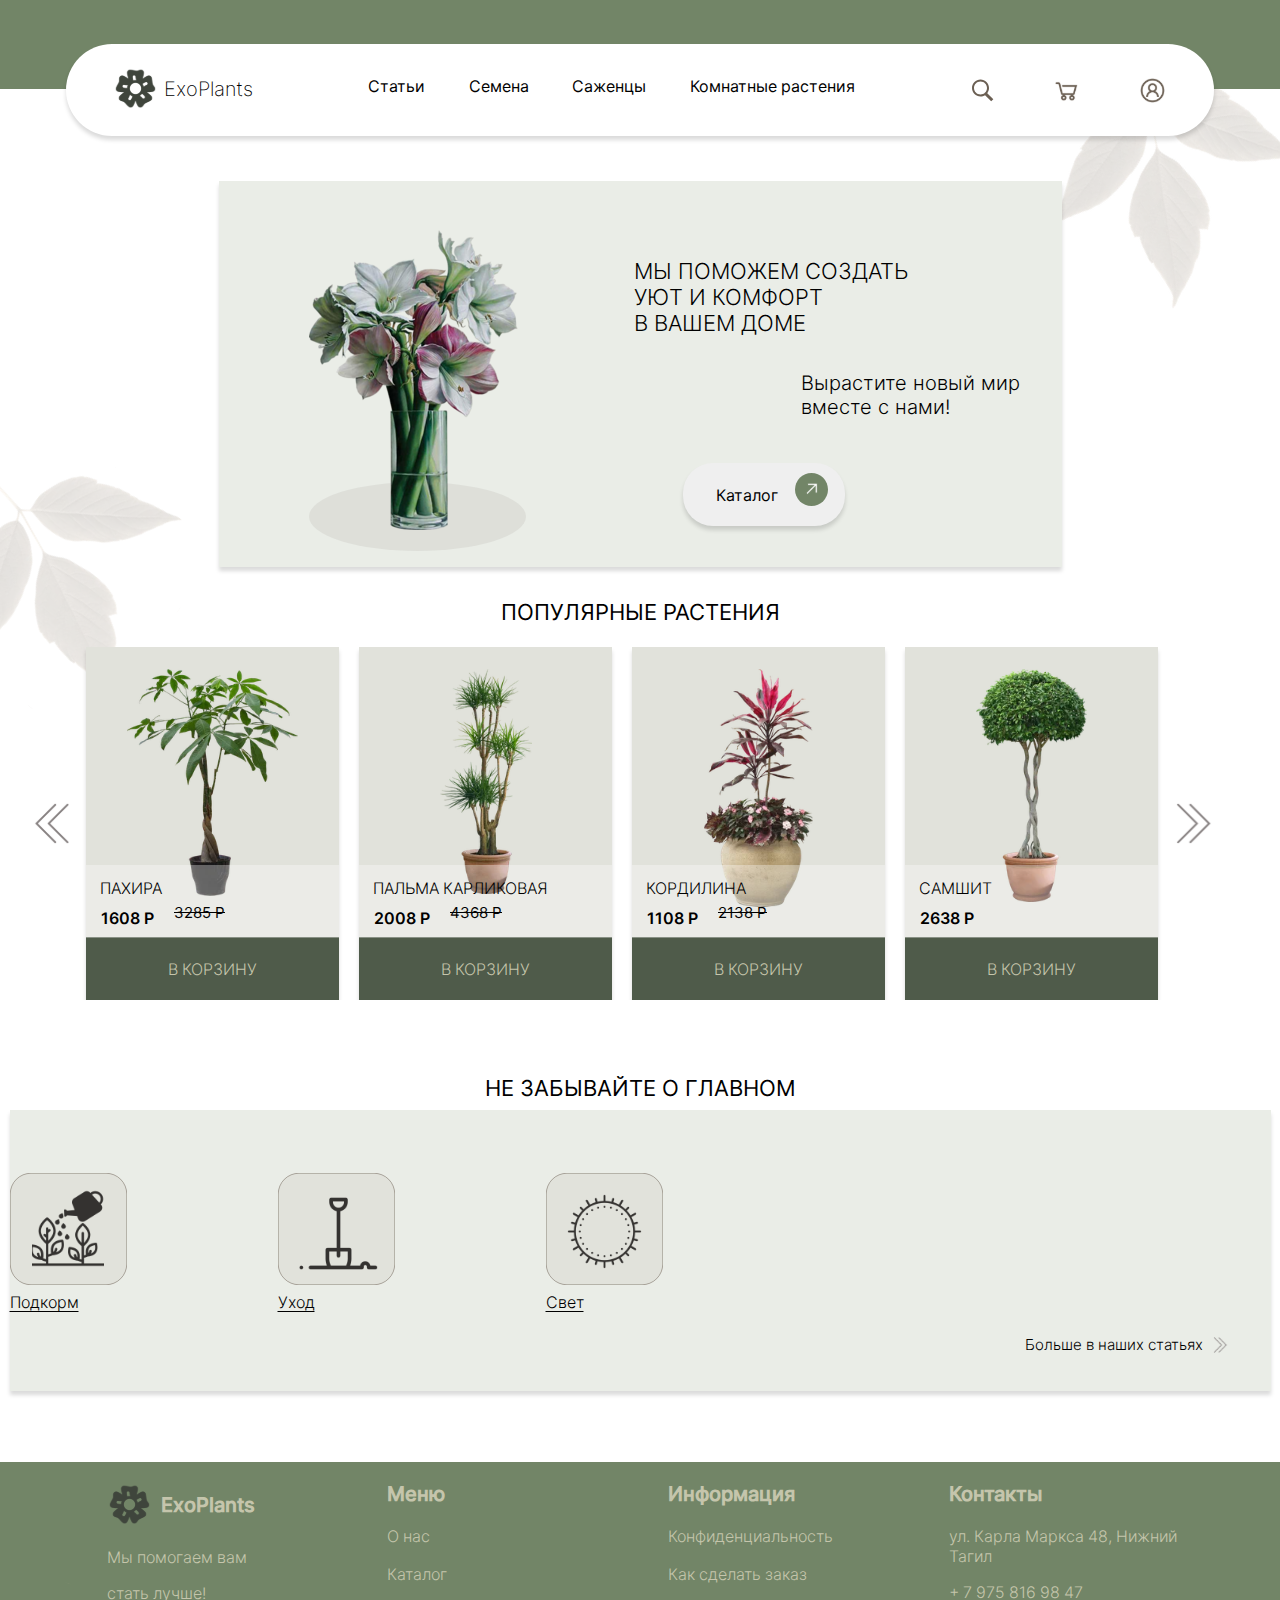
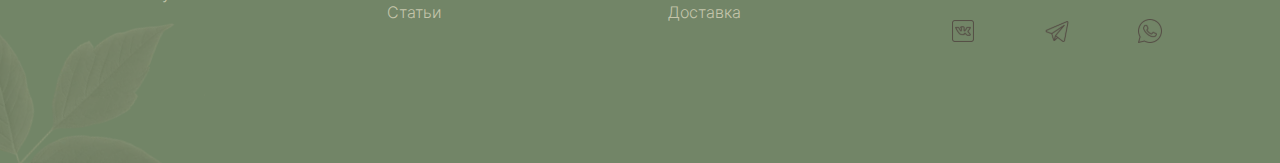
==== commit e9809b61: "устранила недочёты и сделала адаптив" ====
--- a/index.html
+++ b/index.html
@@ -6,6 +6,7 @@
     <meta name="viewport" content="width=device-width, user-scalable=no, initial-scale=1.0, maximum-scale=1.0, minimum-scale=1.0">
     <title>ExoPlants</title>
     <link rel="stylesheet" href="main.css">
+    <link rel="stylesheet" href="global.css">
 </head>
 
 <body>
@@ -19,9 +20,9 @@
         </div>
         <nav class="nav">
             <a href="#" class="link">Статьи</a>
-            <a href="#" class="link">Семена</a>
-            <a href="#" class="link">Саженцы</a>
-            <a href="#" class="link">Комнатные растения</a>
+            <a href="seeds.html" class="link">Семена</a>
+            <a href="sags.html" class="link">Саженцы</a>
+            <a href="plants.html" class="link">Комнатные растения</a>
         </nav>
         <div class="actions">
             <img src="IMG/SearchIcon.svg">
@@ -29,19 +30,21 @@
             <img src="IMG/Account.svg">
         </div>
     </div>
-    <div class="info-block">
-        <img src="IMG/VaseGroup.svg" class="vase-img">
-        <div class="info-text">
-            <p>МЫ ПОМОЖЕМ СОЗДАТЬ<br>
-                УЮТ И КОМФОРТ<br>
-                В ВАШЕМ ДОМЕ</p>
-            <p>Вырастите новый мир<br>
-                вместе с нами!</p>
-            <a href="catalog.html">
-                <button class="btn-catalog">Каталог
-                    <img src="IMG/SelectGroup.svg" height="33px" width="33px" alt="catalog-btn">
-                </button>
-            </a>
+    <div class="positioner">
+        <div class="info-block">
+            <img src="IMG/VaseGroup.svg" class="vase-img">
+            <div class="info-text">
+                <p class="info-1">МЫ ПОМОЖЕМ СОЗДАТЬ<br>
+                    УЮТ И КОМФОРТ<br>
+                    В ВАШЕМ ДОМЕ</p>
+                <p class="info-2">Вырастите новый мир<br>
+                    вместе с нами!</p>
+                <a href="catalog.html">
+                    <button class="btn-catalog">Каталог
+                        <img src="IMG/SelectGroup.svg" height="33px" width="33px" alt="catalog-btn">
+                    </button>
+                </a>
+            </div>
         </div>
     </div>
     <img src="IMG/listok_2.svg" alt="listok_2" id="listok_2">
@@ -55,7 +58,7 @@
                         <img src="IMG/Pahira-IMG.svg">
                     </div>
                     <div class="line-block">
-                        <a href="good-card.html" class="link-goods"><p>ПАХИРА</p></a>
+                        <p>ПАХИРА</p>
                         <div class="price">
                             <p>1608 Р</p>
                             <p>3285 Р</p>
@@ -70,8 +73,8 @@
                     <div class="line-block">
                         <p>ПАЛЬМА КАРЛИКОВАЯ</p>
                         <div class="price">
-                        <p>1608 Р</p>
-                        <p>3285 Р</p>
+                        <p>2008 Р</p>
+                        <p>4368 Р</p>
                         </div>
                     </div>
                     <button class="bag-add">В КОРЗИНУ</button>
@@ -187,17 +190,23 @@
         <div class="states">
             <div class="states-position">
                <div class="states-img">
-                    <img src="IMG/FeedGroup.svg" height="112px" width="117px" alt="feed-img">
-                    <p><a href="#" class="link-states">Подкорм</a></p>
-                </div>
-                <div class="states-img">
-                    <img src="IMG/CareGroup.svg" height="112px" width="117px" alt="care-img">
-                    <p><a href="#" class="link-states">Уход</a></p>
-                </div>
-                <div class="states-img">
-                    <img src="IMG/LightGroup.svg" height="112px" width="117px" alt="light-img">
-                    <p><a href="#" class="link-states">Свет</a></p>
-                </div>
+                    <div>
+                        <img src="IMG/FeedGroup.svg" height="112px" width="117px" alt="feed-img">
+                        <p><a href="#" class="link-states">Подкорм</a></p>
+                    </div>
+               </div>
+               <div class="states-img">
+                    <div>
+                        <img src="IMG/CareGroup.svg" height="112px" width="117px" alt="care-img">
+                        <p><a href="#" class="link-states">Уход</a></p>
+                    </div>
+               </div>
+               <div class="states-img">
+                    <div>
+                        <img src="IMG/LightGroup.svg" height="112px" width="117px" alt="light-img">
+                        <p><a href="#" class="link-states">Свет</a></p>
+                    </div>
+               </div>
             </div>
             <a href="#" class="a-link">Больше в наших статьях <img src="IMG/ArrowRight (1).svg"></a>
         </div>
@@ -205,37 +214,48 @@
     <div class="footer">
         <div class="footer-text">
             <div class="block-f">
-                <h3><img src="IMG/MenuIcon.svg" height="45px" width="45px" alt="logo">ExoPlants</h3>
-                <p>Мы помогаем вам<br>
-                    стать лучше!</p>
-            </div>
-            <div class="block-f">
-                <h3>Меню</h3>
-                <a href="#" class="link-footer">О нас</a><br><br>
-                <a href="catalog.html" class="link-footer">Каталог</a><br><br>
-                <a href="#" class="link-footer">Статьи</a>
-            </div>
-
-
-            <div class="block-f">
-                <h3>Информация</h3>
-                <a href="#" class="link-footer">Конфиденциальность</a><br><br>
-                <a href="#" class="link-footer">Как сделать заказ</a><br><br>
-                <a href="#" class="link-footer">Доставка</a>
-            </div>
-
-            <div class="block-f">
-                <h3>Контакты</h3>
-                <p>ул. Карла Маркса 48, Нижний Тагил</p>
-                <p>+ 7 975 816 98 47</p>
-                <img src="IMG/VK-icon.svg">
-                <img src="IMG/Telegram-icon.svg">
-                <img src="IMG/Whatsup-icon.svg">
+                <div>
+                    <h3><img src="IMG/MenuIcon.svg" height="45px" width="45px" alt="logo">ExoPlants</h3>
+                    <p>Мы помогаем вам</p>
+                    <p>стать лучше!</p>
+                </div>
+            </div>
+            <div class="block-f">
+                <div>
+                    <h3>Меню</h3>
+                    <a href="#" class="link-footer">О нас</a><br><br>
+                    <a href="catalog.html" class="link-footer">Каталог</a><br><br>
+                    <a href="#" class="link-footer">Статьи</a>
+                </div>
+            </div>
+
+
+            <div class="block-f">
+                <div>
+                    <h3>Информация</h3>
+                    <a href="#" class="link-footer">Конфиденциальность</a><br><br>
+                    <a href="#" class="link-footer">Как сделать заказ</a><br><br>
+                    <a href="#" class="link-footer">Доставка</a>
+                </div>
+            </div>
+
+            <div class="block-f">
+                <div>
+                    <h3>Контакты</h3>
+                    <p>ул. Карла Маркса 48, Нижний Тагил</p>
+                    <p>+ 7 975 816 98 47</p>
+                    <div class="img-contacts">
+                        <img src="IMG/VK-icon.svg">
+                        <img src="IMG/Telegram-icon.svg">
+                        <img src="IMG/Whatsup-icon.svg">
+                    </div>
+                </div>
             </div>
         </div>
         <img src="IMG/listok-3.svg" id="listok-3">
     </div>
     <script src="main.js"></script>
+    <script src="globalValues.js"></script>
 </body>
 
 </html>--- a/global.css
+++ b/global.css
@@ -0,0 +1,168 @@
+.footer {
+    position: relative;
+    margin: 0;
+    width: 100%;
+    min-height: 291px;
+    background-color: #728567;
+    padding-bottom: 10px;
+}
+
+.footer h3 {
+    font-family: interMedium;
+    font-size: 20px;
+}
+
+.footer-text {
+    display: grid;
+    max-width: 1123px;
+    grid-template-columns: repeat(auto-fit, minmax(260px, 1fr));
+    margin: 0 auto;
+    align-items: start;
+    justify-content: space-between;
+}
+
+.footer-text p {
+    font-family: interLight;
+    font-size: 16px;
+    color: #C5C5AC;
+}
+
+.footer-text a {
+    font-family: interLight;
+    font-size: 16px;
+    color: #C5C5AC;
+    text-decoration: none;
+}
+
+.link-footer:hover {
+    color: #3F453C;
+}
+
+.block-f {
+    display: flex;
+    justify-content: left;
+}
+
+.block-f h3 {
+    display: flex;
+    align-items: center;
+    font-family: interMedium;
+    font-size: 20px;
+    color: #C5C5AC;
+    padding-left: 10%;
+}
+
+.img-contacts {
+    display: flex;
+    justify-content: space-around;
+}
+
+.block-f a, .block-f p {
+    padding-left: 10%;
+}
+
+.block-f > div {
+    width: 100%;
+}
+
+.header {
+    max-width: 1148px;
+    min-height: 92px;
+    background-color: #FFF;
+    border-radius: 50px;
+    box-shadow: 0 4px 4px 0 #00000025;
+    display: flex;
+    flex-direction: row;
+    align-items: center;
+    justify-content: space-around;
+    margin: 0 auto;
+    position: relative;
+    top: -45px;
+    z-index: 2;
+    flex-wrap: wrap;
+}
+
+@media (max-width: 895px) {
+    .header {
+        flex-direction: column;
+    }
+}
+
+@media (max-width: 1148px) {
+    .header {
+        margin: 0 5px;
+    }
+}
+
+.header_line {
+    height: 89px;
+    background-color: #728567;
+}
+
+.logo {
+    font-family: interExtraLight;
+    font-size: 20px;
+    display: flex;
+    align-items: center;
+    padding-bottom: 3px;
+}
+
+.logo img {
+    margin-right: 6px;
+}
+
+.nav {
+    max-width: 530px;
+    width: 100%;
+    display: grid;
+    align-items: center;
+    padding-bottom: 3px;
+    grid-auto-flow: column;
+    justify-content: space-around;
+}
+
+@media (max-width: 520px) {
+    .nav {
+        grid-template-columns: repeat(3, minmax(100px, 1fr));
+        grid-template-rows: repeat(2, 1fr);
+    }
+
+    .nav .link:nth-child(4) {
+        display: flex;
+        grid-column-start: 1;
+        grid-column-end: 3;
+        grid-row: 2;
+        text-align: center;
+        position: relative;
+        left: 50px;
+        justify-content: center;
+    }
+
+    .nav a {
+        text-align: left;
+        margin-left: 30px;
+    }
+}
+
+.link {
+    font-family: interRegular;
+    font-size: 16px;
+    color: #000;
+    text-underline-offset: 3px;
+    padding-bottom: 5px;
+    text-decoration: none;
+}
+
+.link:hover {
+    border-bottom: 5px solid #6AAD46;
+    text-decoration: none;
+}
+
+.actions {
+    display: flex;
+    flex-direction: row;
+    align-self: center;
+    max-width: 197px;
+    width: 100%;
+    justify-content: space-between;
+}